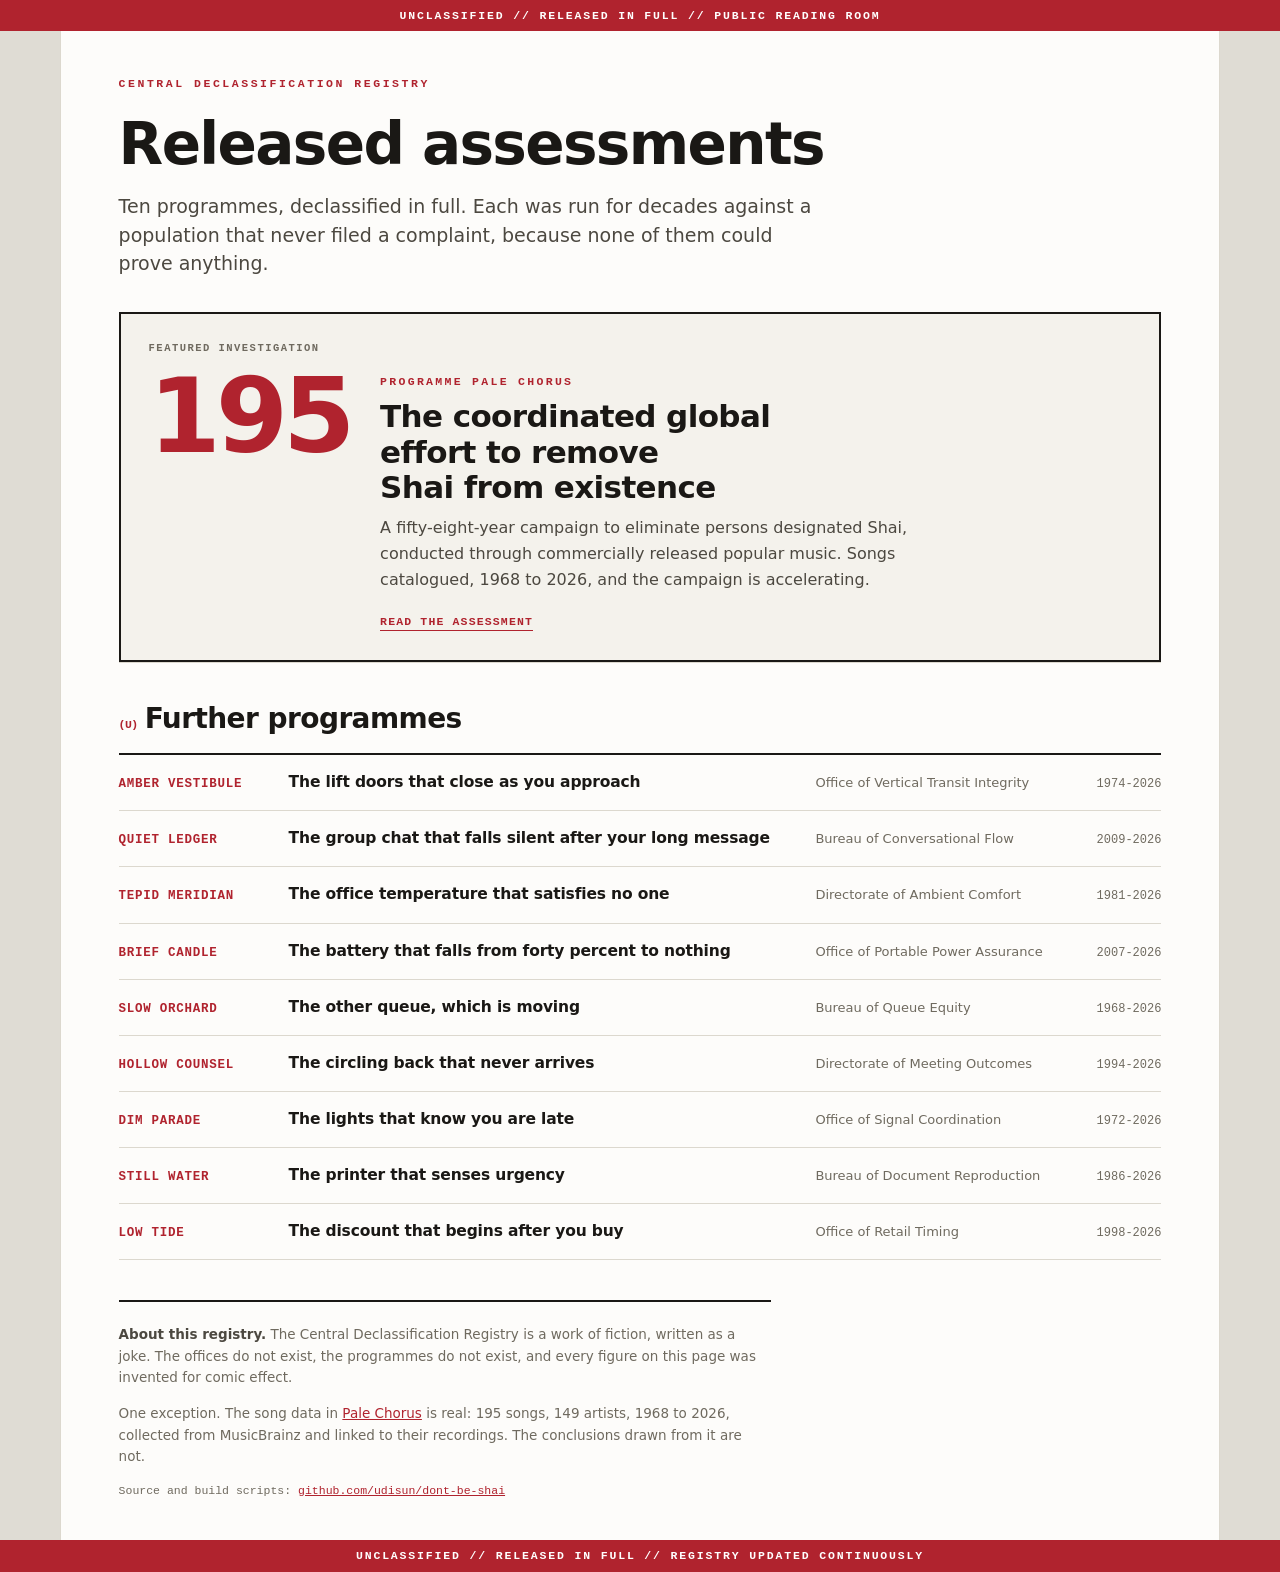
==== site/index.html @ d147db0c "Add the Central Declassification Registry site Builds a fictional archive around the report: an inde" ====
<!doctype html>
<html lang="en">
<head>
<meta charset="utf-8">
<meta name="viewport" content="width=device-width, initial-scale=1">
<title>Central Declassification Registry</title>
<meta name="description" content="Ten declassified programme assessments, one of them real.">
<link rel="stylesheet" href="assets/site.css">
</head>
<body>
<div class="band top">Unclassified // Released in full // Public reading room</div>
<div class="sheet">
  <div class="pad">
    <header class="mast">
      <div class="mast-l">Central Declassification Registry</div>
      <h1>Released assessments</h1>
      <p class="sub">Ten programmes, declassified in full. Each was run for decades against a
      population that never filed a complaint, because none of them could prove anything.</p>
    </header>
  </div>

  <div class="pad">
    <a class="feature" href="programmes/pale-chorus.html">
      <div class="f-l">Featured investigation</div>
      <div class="f-grid">
        <div class="f-num">195</div>
        <div>
          <div class="f-prog">Programme Pale Chorus</div>
          <h2 class="f-title">The coordinated global effort to remove Shai from existence</h2>
          <p class="f-deck">A fifty-eight-year campaign to eliminate persons designated Shai, conducted through commercially released popular music. Songs catalogued, 1968 to 2026,
            and the campaign is accelerating.</p>
          <span class="f-cta">Read the assessment</span>
        </div>
      </div>
    </a>
  </div>

  <div class="pad">
    <section>
      <h2><span class="mark">(U)</span>Further programmes</h2>
      <div class="rows">
      <a class="row" href="programmes/amber-vestibule.html">
        <span class="r-name">Amber Vestibule</span>
        <span class="r-title">The lift doors that close as you approach</span>
        <span class="r-office">Office of Vertical Transit Integrity</span>
        <span class="r-years">1974-2026</span>
      </a>
      <a class="row" href="programmes/quiet-ledger.html">
        <span class="r-name">Quiet Ledger</span>
        <span class="r-title">The group chat that falls silent after your long message</span>
        <span class="r-office">Bureau of Conversational Flow</span>
        <span class="r-years">2009-2026</span>
      </a>
      <a class="row" href="programmes/tepid-meridian.html">
        <span class="r-name">Tepid Meridian</span>
        <span class="r-title">The office temperature that satisfies no one</span>
        <span class="r-office">Directorate of Ambient Comfort</span>
        <span class="r-years">1981-2026</span>
      </a>
      <a class="row" href="programmes/brief-candle.html">
        <span class="r-name">Brief Candle</span>
        <span class="r-title">The battery that falls from forty percent to nothing</span>
        <span class="r-office">Office of Portable Power Assurance</span>
        <span class="r-years">2007-2026</span>
      </a>
      <a class="row" href="programmes/slow-orchard.html">
        <span class="r-name">Slow Orchard</span>
        <span class="r-title">The other queue, which is moving</span>
        <span class="r-office">Bureau of Queue Equity</span>
        <span class="r-years">1968-2026</span>
      </a>
      <a class="row" href="programmes/hollow-counsel.html">
        <span class="r-name">Hollow Counsel</span>
        <span class="r-title">The circling back that never arrives</span>
        <span class="r-office">Directorate of Meeting Outcomes</span>
        <span class="r-years">1994-2026</span>
      </a>
      <a class="row" href="programmes/dim-parade.html">
        <span class="r-name">Dim Parade</span>
        <span class="r-title">The lights that know you are late</span>
        <span class="r-office">Office of Signal Coordination</span>
        <span class="r-years">1972-2026</span>
      </a>
      <a class="row" href="programmes/still-water.html">
        <span class="r-name">Still Water</span>
        <span class="r-title">The printer that senses urgency</span>
        <span class="r-office">Bureau of Document Reproduction</span>
        <span class="r-years">1986-2026</span>
      </a>
      <a class="row" href="programmes/low-tide.html">
        <span class="r-name">Low Tide</span>
        <span class="r-title">The discount that begins after you buy</span>
        <span class="r-office">Office of Retail Timing</span>
        <span class="r-years">1998-2026</span>
      </a>
      </div>
    </section>
  </div>
  <div class="pad">
    <div class="colophon">
      <p><strong>About this registry.</strong> The Central Declassification Registry is a work of
      fiction, written as a joke. The offices do not exist, the programmes do not exist, and every
      figure on this page was invented for comic effect.</p>
      <p>One exception. The song data in <a href="programmes/pale-chorus.html">Pale Chorus</a>
      is real: 195 songs, 149 artists, 1968 to 2026, collected from MusicBrainz and linked to their
      recordings. The conclusions drawn from it are not.</p>
      <p class="src">Source and build scripts: <a href="https://github.com/udisun/dont-be-shai">github.com/udisun/dont-be-shai</a></p>
    </div>
  </div>
</div>
<div class="band">Unclassified // Released in full // Registry updated continuously</div>
</body>
</html>
---- site/assets/site.css ----
:root{
  color-scheme: light;
  --plane:#dfdcd4;
  --surface:#fdfcfa;
  --surface-2:#f4f2ec;
  --ink:#1a1815;
  --ink-2:#4c4840;
  --muted:#6f6a5f;
  --rule:#dcd8ce;
  --rule-strong:#b3ada0;
  --grid:#e6e2d9;
  --axis:#c2bcae;
  --accent:#b0232e;
  --accent-ink:#8e1c25;
  --accent-wash:rgba(176,35,46,.08);
  --redact:#1a1815;
  --band-fg:#ffffff;
  --dc-bg:#1a1815;
  --dc-fg:#fbfbfc;
  --sans:ui-sans-serif,system-ui,-apple-system,"Segoe UI",Roboto,Helvetica,Arial,sans-serif;
  --mono:"Courier New",ui-monospace,SFMono-Regular,Menlo,Consolas,monospace;
}

*{box-sizing:border-box}
html{-webkit-text-size-adjust:100%}
body{
  margin:0;
  background:var(--plane);
  color:var(--ink);
  font-family:var(--sans);
  font-size:16.5px;
  line-height:1.62;
  -webkit-font-smoothing:antialiased;
}
p{margin:0 0 1.05em}
strong{font-weight:650}

/* ============ classification banner ============ */
.band{
  background:var(--accent);
  color:var(--band-fg);
  font-family:var(--mono);
  font-size:11.5px;
  font-weight:700;
  letter-spacing:.16em;
  text-transform:uppercase;
  text-align:center;
  padding:7px 16px;
  line-height:1.5;
}
.band.top{position:sticky;top:0;z-index:20}

/* ============ page frame ============ */
.sheet{
  max-width:1160px;
  margin:0 auto;
  background:var(--surface);
  border-left:1px solid var(--rule);
  border-right:1px solid var(--rule);
}
.pad{padding:0 clamp(20px,4.5vw,64px)}
.col{max-width:68ch}

/* ---------- shared document furniture ---------- */
*{box-sizing:border-box}
html{-webkit-text-size-adjust:100%}
body{margin:0;background:var(--plane);color:var(--ink);font-family:var(--sans);
  font-size:16.5px;line-height:1.62;-webkit-font-smoothing:antialiased}
p{margin:0 0 1.05em}
a{color:var(--accent)}
.pad{padding:0 clamp(20px,4.5vw,64px)}
h1{font-family:var(--sans);font-weight:800;font-size:clamp(32px,5.6vw,58px);line-height:1.04;
  letter-spacing:-.028em;margin:0 0 18px;text-wrap:balance;max-width:20ch}
h2{font-family:var(--sans);font-weight:750;font-size:clamp(21px,2.9vw,28px);line-height:1.16;
  letter-spacing:-.02em;margin:0 0 18px;text-wrap:balance}
.sub{font-size:clamp(16.5px,2vw,19px);line-height:1.5;color:var(--ink-2);max-width:58ch;margin:0}
.mark{font-family:var(--mono);font-size:11.5px;font-weight:700;color:var(--accent);margin-right:7px}
section{border-top:1px solid var(--rule);padding:40px 0}

/* ---------- registry masthead ---------- */
.mast{padding:44px 0 34px}
.mast-l{font-family:var(--mono);font-size:11.5px;font-weight:700;letter-spacing:.22em;
  text-transform:uppercase;color:var(--accent);margin-bottom:20px}

/* ---------- featured ---------- */
.feature{display:block;text-decoration:none;color:inherit;border:2px solid var(--ink);
  padding:26px 28px;background:var(--surface-2)}
.feature:hover,.feature:focus-visible{border-color:var(--accent);background:var(--accent-wash)}
.feature:focus-visible{outline:2px solid var(--accent);outline-offset:3px}
.f-l{font-family:var(--mono);font-size:10.5px;font-weight:700;letter-spacing:.14em;
  text-transform:uppercase;color:var(--muted);margin-bottom:16px}
.f-grid{display:grid;grid-template-columns:auto minmax(0,1fr);gap:0 30px;align-items:start}
.f-num{font-weight:800;font-size:clamp(56px,10vw,104px);line-height:.84;letter-spacing:-.05em;
  color:var(--accent)}
.f-prog{font-family:var(--mono);font-size:11.5px;font-weight:700;letter-spacing:.2em;
  text-transform:uppercase;color:var(--accent);margin-bottom:8px}
.f-title{font-size:clamp(21px,3vw,31px);font-weight:750;letter-spacing:-.02em;line-height:1.14;
  margin:0 0 10px;max-width:22ch}
.f-deck{font-size:16px;color:var(--ink-2);max-width:60ch;margin:0 0 14px}
.f-cta{font-family:var(--mono);font-size:11.5px;font-weight:700;letter-spacing:.1em;
  text-transform:uppercase;color:var(--accent);border-bottom:1px solid var(--accent);padding-bottom:2px}

/* ---------- programme rows ---------- */
.rows{border-top:2px solid var(--ink)}
.row{display:grid;grid-template-columns:150px minmax(0,1fr) 230px 96px;gap:0 20px;
  padding:15px 0;border-bottom:1px solid var(--rule);text-decoration:none;color:inherit;
  align-items:baseline}
.row:hover,.row:focus-visible{background:var(--accent-wash)}
.row:focus-visible{outline:2px solid var(--accent);outline-offset:-2px}
.r-name{font-family:var(--mono);font-size:12.5px;font-weight:700;color:var(--accent);
  letter-spacing:.06em;text-transform:uppercase}
.r-title{font-size:15.5px;font-weight:600;letter-spacing:-.01em}
.r-office{font-size:13px;color:var(--muted)}
.r-years{font-family:var(--mono);font-size:12px;color:var(--muted);text-align:right;
  font-variant-numeric:tabular-nums}

/* ---------- dossier ---------- */
.crumb{font-family:var(--mono);font-size:11px;letter-spacing:.1em;text-transform:uppercase;
  padding:18px 0 0;color:var(--muted);display:flex;gap:10px;flex-wrap:wrap}
.crumb a{color:var(--ink-2);text-decoration:none;border-bottom:1px solid var(--rule-strong)}
.crumb a:hover{color:var(--accent);border-bottom-color:var(--accent)}
.crumb span::before{content:"/ "}
.dcover{padding:26px 0 34px;display:grid;grid-template-columns:minmax(0,1fr) minmax(200px,250px);
  gap:32px 44px;align-items:start}
.orig{font-family:var(--mono);font-size:11.5px;letter-spacing:.1em;text-transform:uppercase;
  color:var(--muted);margin-bottom:22px}
.prog{font-family:var(--mono);font-size:12.5px;font-weight:700;letter-spacing:.24em;
  text-transform:uppercase;color:var(--accent);margin-bottom:14px}
.dc{border:1px solid var(--rule-strong);background:var(--surface-2)}
.dc-h{font-family:var(--mono);font-size:10.5px;font-weight:700;letter-spacing:.14em;
  text-transform:uppercase;color:var(--dc-fg);background:var(--dc-bg);padding:6px 12px}
.dc-b{padding:12px 14px}
dl{margin:0}
.dc-r{display:flex;justify-content:space-between;gap:14px;font-family:var(--mono);
  font-size:11.5px;line-height:1.85}
.dc-r dt{color:var(--muted);text-transform:uppercase;letter-spacing:.07em;margin:0}
.dc-r dd{margin:0;color:var(--ink);text-align:right;font-weight:700}

.kj{list-style:none;margin:0;padding:0;counter-reset:kj}
.kj > li{counter-increment:kj;display:grid;grid-template-columns:44px minmax(0,1fr);gap:0 16px;
  padding:18px 0;border-bottom:1px solid var(--rule)}
.kj > li:first-child{border-top:1px solid var(--rule)}
.kj > li::before{content:"KJ-" counter(kj);font-family:var(--mono);font-size:11px;font-weight:700;
  color:var(--accent);letter-spacing:.04em;padding-top:4px}
.kj p{margin:0;max-width:66ch}

.stats{display:grid;grid-template-columns:repeat(auto-fit,minmax(170px,1fr));
  border-top:2px solid var(--ink);border-bottom:1px solid var(--rule)}
.stat{padding:16px 18px 15px;border-right:1px solid var(--rule)}
.stat:last-child{border-right:0}
.stat-l{font-family:var(--mono);font-size:10px;font-weight:700;letter-spacing:.11em;
  text-transform:uppercase;color:var(--muted);line-height:1.4;margin-bottom:8px}
.stat-v{font-weight:750;font-size:29px;line-height:1;letter-spacing:-.03em}
.stat-s{font-size:12.5px;color:var(--ink-2);margin-top:6px;line-height:1.35}

.fig{margin:0 0 26px}
.fig-c{font-size:13.5px;color:var(--ink-2);margin-bottom:14px}
.plot{overflow-x:auto;border:1px solid var(--rule-strong);background:var(--surface);padding:16px 14px}
.plot svg{display:block;width:100%;min-width:520px;height:auto}

.assess{border:2px solid var(--accent);padding:24px 26px;background:var(--accent-wash)}
.assess-l{font-family:var(--mono);font-size:10.5px;font-weight:700;letter-spacing:.14em;
  text-transform:uppercase;color:var(--accent-ink);margin-bottom:12px}
.assess p{font-size:18px;line-height:1.46;margin:0;max-width:62ch}

/* ---------- colophon ---------- */
.colophon{border-top:2px solid var(--ink);padding:22px 0 40px;font-size:13.5px;
  color:var(--muted);line-height:1.6;max-width:76ch}
.colophon strong{color:var(--ink-2)}
.colophon .src{font-family:var(--mono);font-size:11.5px;margin:0}

@media print{
  @page{margin:16mm}
  body{background:#fff}
  .band{position:static;background:#fff;color:#1a1815;border-top:1.5pt solid #1a1815;
    border-bottom:1.5pt solid #1a1815}
  .sheet{max-width:none;border:0}
  .plot{overflow:visible}
  section,.assess,.row,.kj > li{break-inside:avoid}
}

@media (max-width:860px){
  .row{grid-template-columns:130px minmax(0,1fr);gap:4px 16px}
  .r-office,.r-years{grid-column:2;text-align:left}
  .dcover{grid-template-columns:1fr}
}
@media (max-width:560px){
  body{font-size:16px}
  .f-grid{grid-template-columns:1fr;gap:10px}
  .kj > li{grid-template-columns:1fr;gap:6px}
  .feature{padding:20px 18px}
}
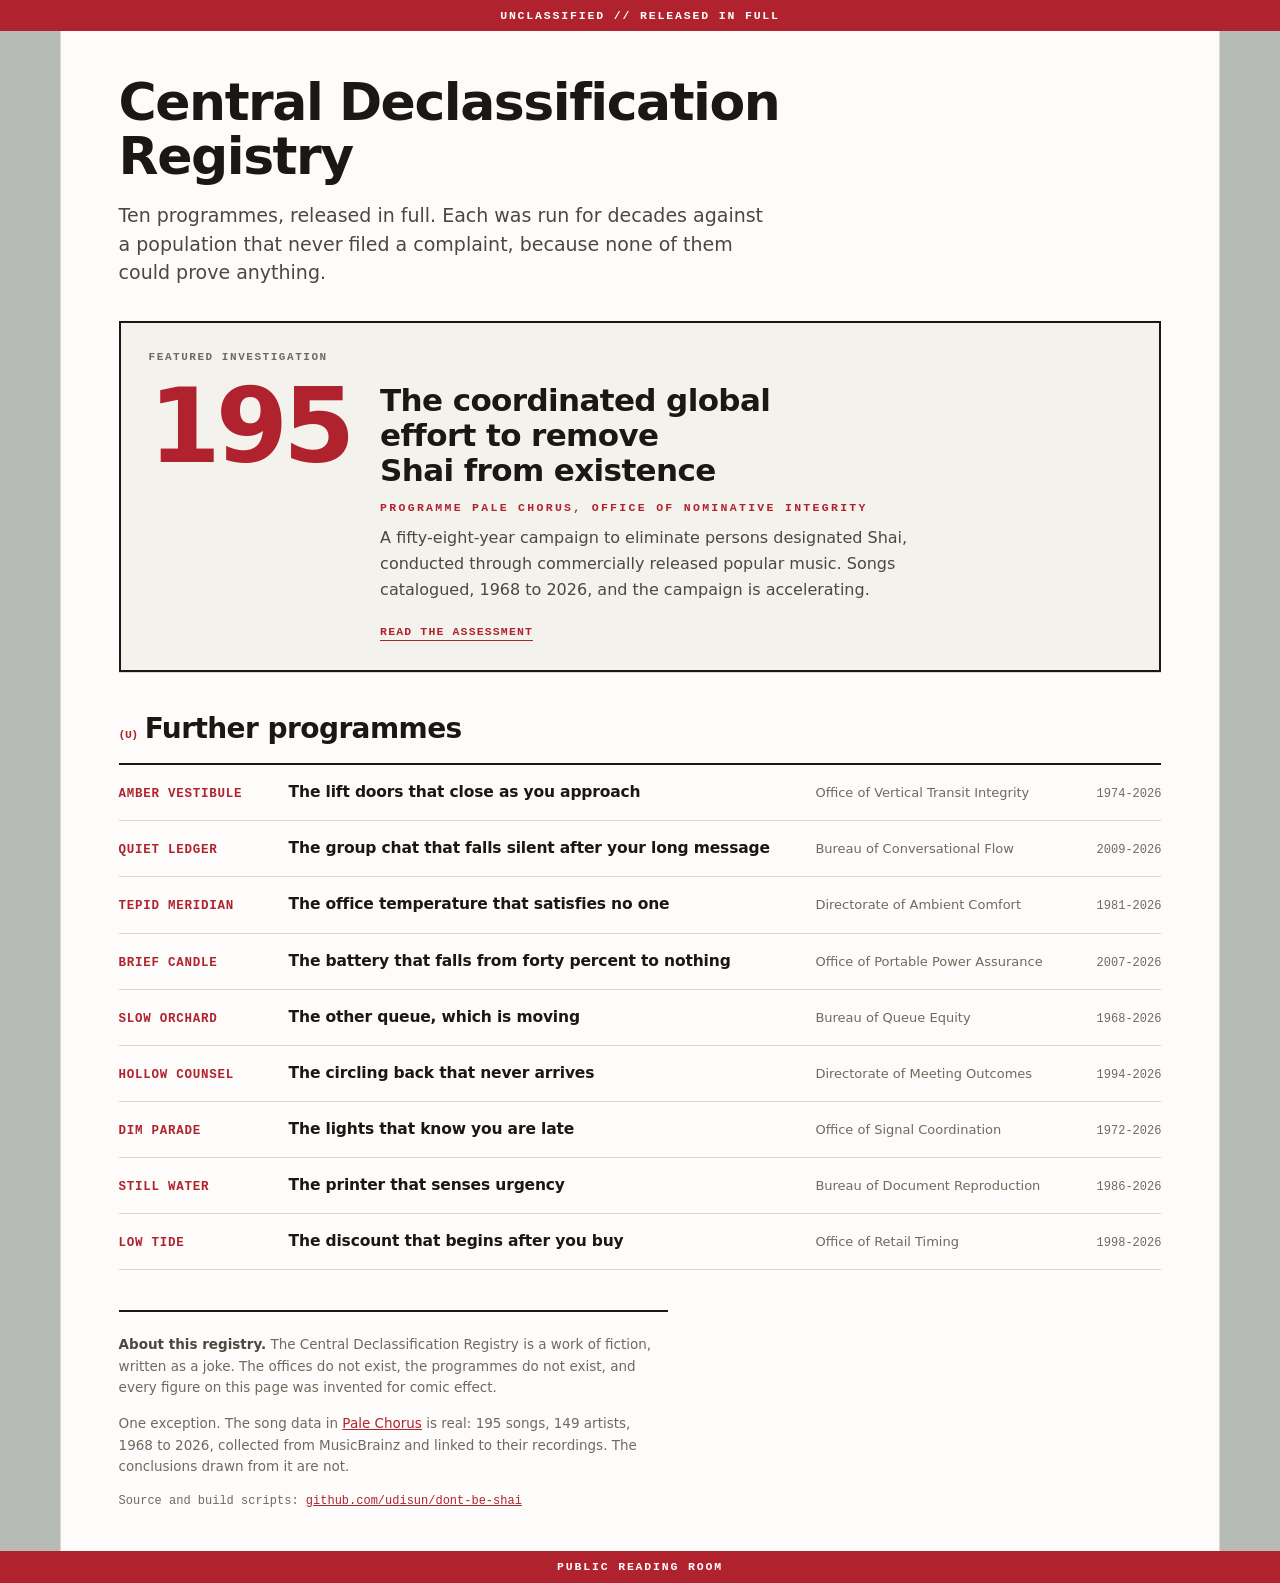
==== commit 5fff5778: "Design audit pass with Impeccable detectors Ran pbakaus/impeccable's deterministic rules over every " ====
--- a/site/index.html
+++ b/site/index.html
@@ -8,13 +8,12 @@
 <link rel="stylesheet" href="assets/site.css">
 </head>
 <body>
-<div class="band top">Unclassified // Released in full // Public reading room</div>
+<div class="band top">Unclassified // Released in full</div>
 <div class="sheet">
   <div class="pad">
     <header class="mast">
-      <div class="mast-l">Central Declassification Registry</div>
-      <h1>Released assessments</h1>
-      <p class="sub">Ten programmes, declassified in full. Each was run for decades against a
+      <h1>Central Declassification Registry</h1>
+      <p class="sub">Ten programmes, released in full. Each was run for decades against a
       population that never filed a complaint, because none of them could prove anything.</p>
     </header>
   </div>
@@ -25,8 +24,8 @@
       <div class="f-grid">
         <div class="f-num">195</div>
         <div>
-          <div class="f-prog">Programme Pale Chorus</div>
           <h2 class="f-title">The coordinated global effort to remove Shai from existence</h2>
+          <div class="f-prog">Programme Pale Chorus, Office of Nominative Integrity</div>
           <p class="f-deck">A fifty-eight-year campaign to eliminate persons designated Shai, conducted through commercially released popular music. Songs catalogued, 1968 to 2026,
             and the campaign is accelerating.</p>
           <span class="f-cta">Read the assessment</span>
@@ -108,6 +107,6 @@
     </div>
   </div>
 </div>
-<div class="band">Unclassified // Released in full // Registry updated continuously</div>
+<div class="band">Public reading room</div>
 </body>
 </html>
--- a/site/assets/site.css
+++ b/site/assets/site.css
@@ -1,6 +1,6 @@
 :root{
   color-scheme: light;
-  --plane:#dfdcd4;
+  --plane:#b7bbb6;
   --surface:#fdfcfa;
   --surface-2:#f4f2ec;
   --ink:#1a1815;
@@ -17,7 +17,7 @@
   --band-fg:#ffffff;
   --dc-bg:#1a1815;
   --dc-fg:#fbfbfc;
-  --sans:ui-sans-serif,system-ui,-apple-system,"Segoe UI",Roboto,Helvetica,Arial,sans-serif;
+  --sans:ui-sans-serif,system-ui,-apple-system,"Segoe UI","Helvetica Neue",sans-serif;
   --mono:"Courier New",ui-monospace,SFMono-Regular,Menlo,Consolas,monospace;
 }
 
@@ -59,7 +59,7 @@
   border-right:1px solid var(--rule);
 }
 .pad{padding:0 clamp(20px,4.5vw,64px)}
-.col{max-width:68ch}
+.col{max-width:54ch}
 
 /* ---------- shared document furniture ---------- */
 *{box-sizing:border-box}
@@ -69,11 +69,11 @@
 p{margin:0 0 1.05em}
 a{color:var(--accent)}
 .pad{padding:0 clamp(20px,4.5vw,64px)}
-h1{font-family:var(--sans);font-weight:800;font-size:clamp(32px,5.6vw,58px);line-height:1.04;
+h1{font-family:var(--sans);font-weight:800;font-size:clamp(30px,5vw,52px);line-height:1.04;
   letter-spacing:-.028em;margin:0 0 18px;text-wrap:balance;max-width:20ch}
 h2{font-family:var(--sans);font-weight:750;font-size:clamp(21px,2.9vw,28px);line-height:1.16;
   letter-spacing:-.02em;margin:0 0 18px;text-wrap:balance}
-.sub{font-size:clamp(16.5px,2vw,19px);line-height:1.5;color:var(--ink-2);max-width:58ch;margin:0}
+.sub{font-size:clamp(16.5px,2vw,19px);line-height:1.5;color:var(--ink-2);max-width:54ch;margin:0}
 .mark{font-family:var(--mono);font-size:11.5px;font-weight:700;color:var(--accent);margin-right:7px}
 section{border-top:1px solid var(--rule);padding:40px 0}
 
@@ -87,7 +87,7 @@
   padding:26px 28px;background:var(--surface-2)}
 .feature:hover,.feature:focus-visible{border-color:var(--accent);background:var(--accent-wash)}
 .feature:focus-visible{outline:2px solid var(--accent);outline-offset:3px}
-.f-l{font-family:var(--mono);font-size:10.5px;font-weight:700;letter-spacing:.14em;
+.f-l{font-family:var(--mono);font-size:11px;font-weight:700;letter-spacing:.14em;
   text-transform:uppercase;color:var(--muted);margin-bottom:16px}
 .f-grid{display:grid;grid-template-columns:auto minmax(0,1fr);gap:0 30px;align-items:start}
 .f-num{font-weight:800;font-size:clamp(56px,10vw,104px);line-height:.84;letter-spacing:-.05em;
@@ -96,7 +96,7 @@
   text-transform:uppercase;color:var(--accent);margin-bottom:8px}
 .f-title{font-size:clamp(21px,3vw,31px);font-weight:750;letter-spacing:-.02em;line-height:1.14;
   margin:0 0 10px;max-width:22ch}
-.f-deck{font-size:16px;color:var(--ink-2);max-width:60ch;margin:0 0 14px}
+.f-deck{font-size:16px;color:var(--ink-2);max-width:56ch;margin:0 0 14px}
 .f-cta{font-family:var(--mono);font-size:11.5px;font-weight:700;letter-spacing:.1em;
   text-transform:uppercase;color:var(--accent);border-bottom:1px solid var(--accent);padding-bottom:2px}
 
@@ -115,24 +115,24 @@
   font-variant-numeric:tabular-nums}
 
 /* ---------- dossier ---------- */
-.crumb{font-family:var(--mono);font-size:11px;letter-spacing:.1em;text-transform:uppercase;
+.crumb{font-family:var(--mono);font-size:12px;letter-spacing:.02em;
   padding:18px 0 0;color:var(--muted);display:flex;gap:10px;flex-wrap:wrap}
 .crumb a{color:var(--ink-2);text-decoration:none;border-bottom:1px solid var(--rule-strong)}
 .crumb a:hover{color:var(--accent);border-bottom-color:var(--accent)}
 .crumb span::before{content:"/ "}
 .dcover{padding:26px 0 34px;display:grid;grid-template-columns:minmax(0,1fr) minmax(200px,250px);
   gap:32px 44px;align-items:start}
-.orig{font-family:var(--mono);font-size:11.5px;letter-spacing:.1em;text-transform:uppercase;
+.orig{font-family:var(--mono);font-size:12px;
   color:var(--muted);margin-bottom:22px}
 .prog{font-family:var(--mono);font-size:12.5px;font-weight:700;letter-spacing:.24em;
   text-transform:uppercase;color:var(--accent);margin-bottom:14px}
 .dc{border:1px solid var(--rule-strong);background:var(--surface-2)}
-.dc-h{font-family:var(--mono);font-size:10.5px;font-weight:700;letter-spacing:.14em;
+.dc-h{font-family:var(--mono);font-size:11px;font-weight:700;letter-spacing:.14em;
   text-transform:uppercase;color:var(--dc-fg);background:var(--dc-bg);padding:6px 12px}
 .dc-b{padding:12px 14px}
 dl{margin:0}
 .dc-r{display:flex;justify-content:space-between;gap:14px;font-family:var(--mono);
-  font-size:11.5px;line-height:1.85}
+  font-size:12px;line-height:1.8}
 .dc-r dt{color:var(--muted);text-transform:uppercase;letter-spacing:.07em;margin:0}
 .dc-r dd{margin:0;color:var(--ink);text-align:right;font-weight:700}
 
@@ -142,16 +142,16 @@
 .kj > li:first-child{border-top:1px solid var(--rule)}
 .kj > li::before{content:"KJ-" counter(kj);font-family:var(--mono);font-size:11px;font-weight:700;
   color:var(--accent);letter-spacing:.04em;padding-top:4px}
-.kj p{margin:0;max-width:66ch}
+.kj p{margin:0;max-width:56ch}
 
 .stats{display:grid;grid-template-columns:repeat(auto-fit,minmax(170px,1fr));
   border-top:2px solid var(--ink);border-bottom:1px solid var(--rule)}
 .stat{padding:16px 18px 15px;border-right:1px solid var(--rule)}
 .stat:last-child{border-right:0}
-.stat-l{font-family:var(--mono);font-size:10px;font-weight:700;letter-spacing:.11em;
+.stat-l{font-family:var(--mono);font-size:11px;font-weight:700;letter-spacing:.11em;
   text-transform:uppercase;color:var(--muted);line-height:1.4;margin-bottom:8px}
 .stat-v{font-weight:750;font-size:29px;line-height:1;letter-spacing:-.03em}
-.stat-s{font-size:12.5px;color:var(--ink-2);margin-top:6px;line-height:1.35}
+.stat-s{font-size:12.5px;color:var(--ink-2);margin-top:6px;line-height:1.35;max-width:40ch}
 
 .fig{margin:0 0 26px}
 .fig-c{font-size:13.5px;color:var(--ink-2);margin-bottom:14px}
@@ -159,15 +159,15 @@
 .plot svg{display:block;width:100%;min-width:520px;height:auto}
 
 .assess{border:2px solid var(--accent);padding:24px 26px;background:var(--accent-wash)}
-.assess-l{font-family:var(--mono);font-size:10.5px;font-weight:700;letter-spacing:.14em;
+.assess-l{font-family:var(--mono);font-size:11px;font-weight:700;letter-spacing:.14em;
   text-transform:uppercase;color:var(--accent-ink);margin-bottom:12px}
-.assess p{font-size:18px;line-height:1.46;margin:0;max-width:62ch}
+.assess p{font-size:18px;line-height:1.46;margin:0;max-width:54ch}
 
 /* ---------- colophon ---------- */
 .colophon{border-top:2px solid var(--ink);padding:22px 0 40px;font-size:13.5px;
-  color:var(--muted);line-height:1.6;max-width:76ch}
+  color:var(--muted);line-height:1.6;max-width:64ch}
 .colophon strong{color:var(--ink-2)}
-.colophon .src{font-family:var(--mono);font-size:11.5px;margin:0}
+.colophon .src{font-family:var(--mono);font-size:12px;margin:0}
 
 @media print{
   @page{margin:16mm}
